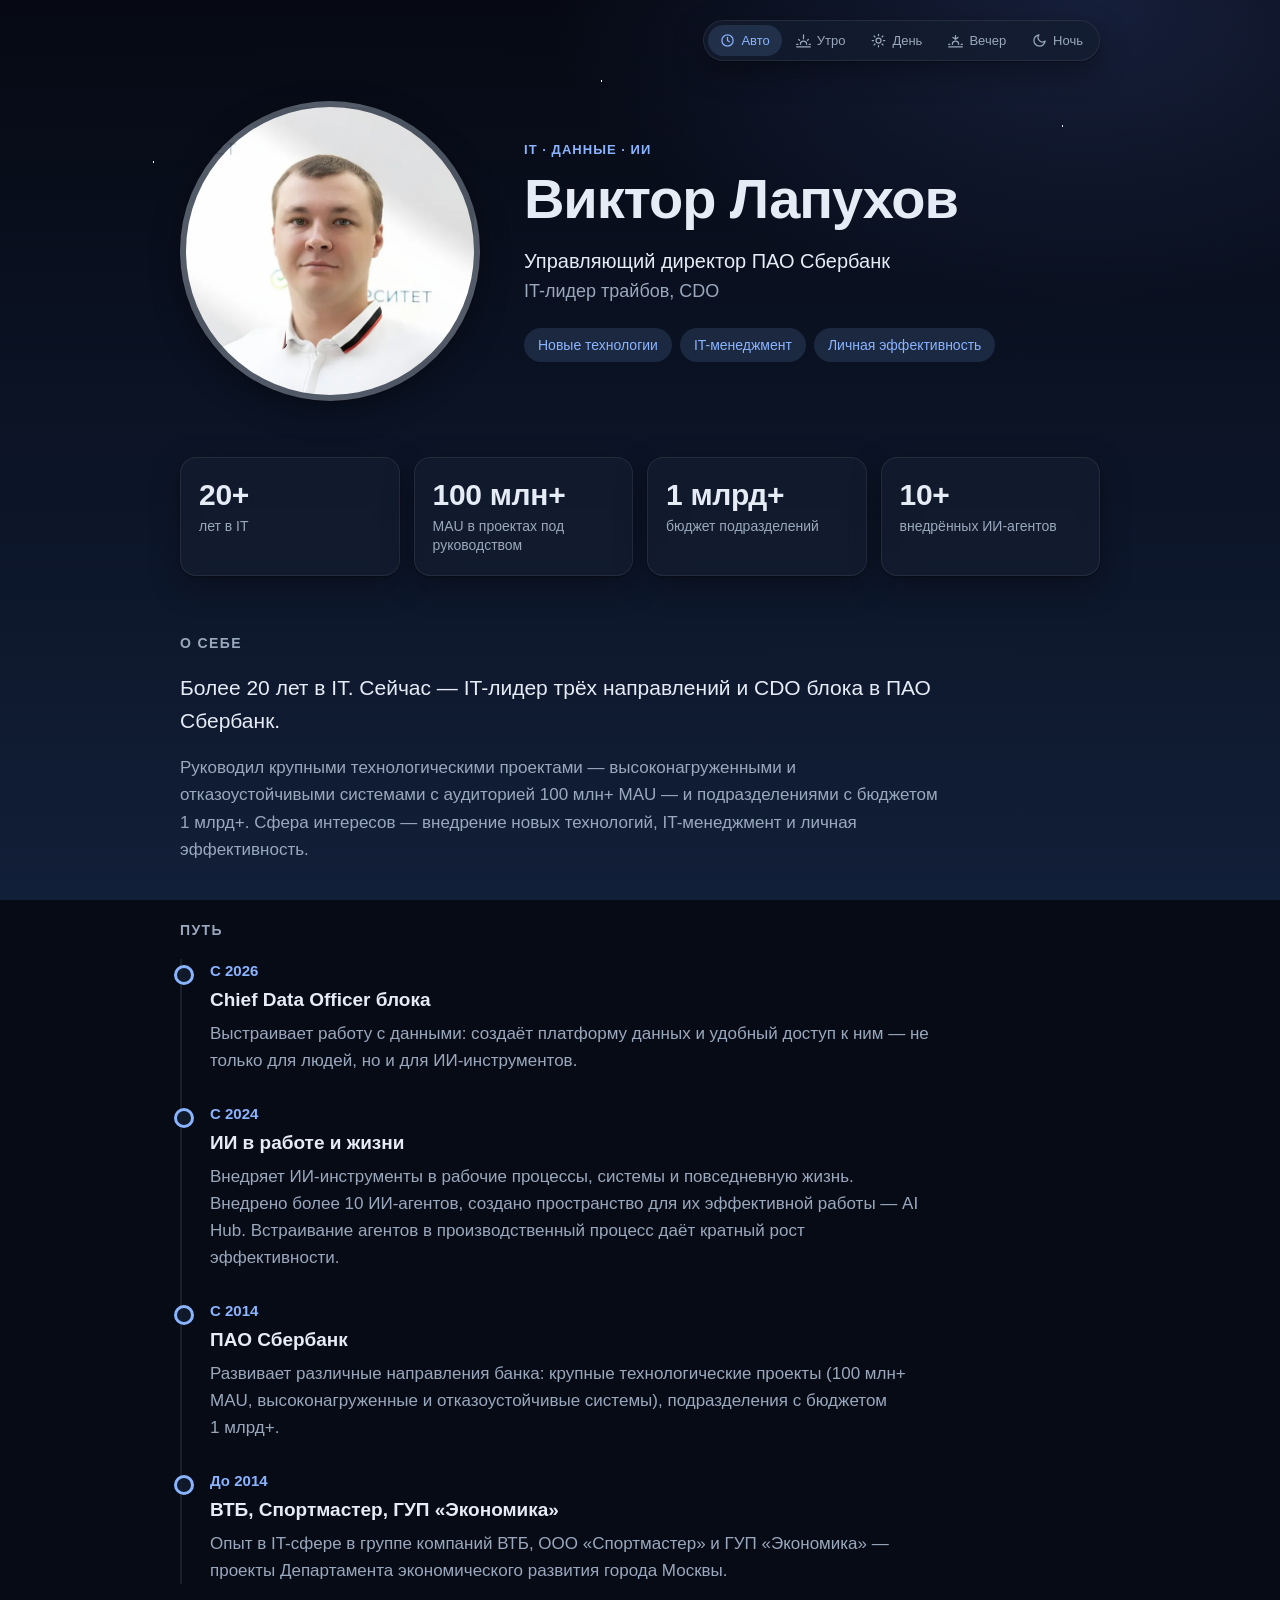
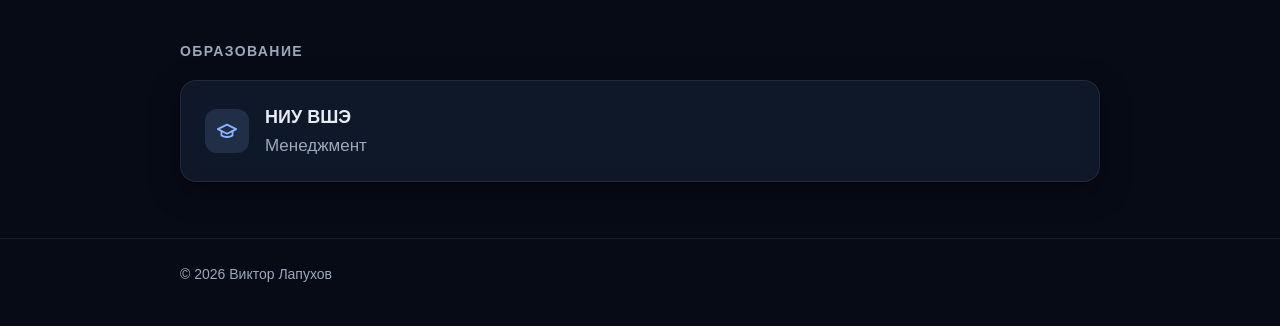
==== card/index.html @ 9dec65fd "Add business card page (card/) for site.victorlapukhov.com.ru" ====
<!doctype html>
<html lang="ru" data-theme="day">
<head>
<meta charset="utf-8">
<meta name="viewport" content="width=device-width, initial-scale=1">
<title>Виктор Лапухов — IT-лидер и CDO</title>
<meta name="description" content="Виктор Лапухов — управляющий директор ПАО Сбербанк, IT-лидер трайбов, CDO. Более 20&nbsp;лет в IT: высоконагруженные системы, ИИ-агенты, платформы данных.">
<meta property="og:title" content="Виктор Лапухов — IT-лидер и CDO">
<meta property="og:description" content="Управляющий директор ПАО Сбербанк, IT-лидер трайбов, CDO. Более 20&nbsp;лет в IT.">
<meta property="og:type" content="profile">
<meta name="theme-color" content="#0f1720">
<link rel="icon" href="data:image/svg+xml,%3Csvg xmlns='http://www.w3.org/2000/svg' viewBox='0 0 64 64'%3E%3Crect width='64' height='64' rx='14' fill='%230f766e'/%3E%3Ctext x='32' y='42' font-family='Arial,sans-serif' font-size='26' font-weight='700' text-anchor='middle' fill='white'%3EВЛ%3C/text%3E%3C/svg%3E">
<script>
(function(){var m='auto';try{m=localStorage.getItem('bg-mode')||'auto'}catch(e){}
if(m==='auto'){var h=new Date().getHours();m=h>=5&&h<11?'morning':h>=11&&h<17?'day':h>=17&&h<22?'evening':'night';}
document.documentElement.setAttribute('data-theme',m);})();
</script>
<style>
  :root{
    --font:-apple-system,BlinkMacSystemFont,"Segoe UI",Roboto,"Helvetica Neue",Arial,sans-serif;
  }
  /* Темы по времени суток */
  html[data-theme="morning"]{
    --bg:#f8efe6; --grad:radial-gradient(1200px 600px at 85% -10%,#ffd9bd 0%,transparent 60%),radial-gradient(900px 500px at -10% 10%,#ffe9d6 0%,transparent 55%),linear-gradient(180deg,#fdf1e6 0%,#f3f1ec 60%,#eaf1f5 100%);
    --surface:rgba(255,255,255,.78); --ink:#1f2430; --muted:#626a77; --line:rgba(31,36,48,.10);
    --accent:#c2410c; --accent-soft:rgba(234,88,12,.12); --shadow:0 1px 2px rgba(80,40,10,.05),0 10px 28px rgba(120,60,20,.08);
  }
  html[data-theme="day"]{
    --bg:#f3f5f2; --grad:radial-gradient(1100px 600px at 90% -10%,#d8efe9 0%,transparent 60%),radial-gradient(800px 500px at -10% 20%,#e9f3f7 0%,transparent 55%),linear-gradient(180deg,#f5f7f4 0%,#f6f5f1 100%);
    --surface:rgba(255,255,255,.85); --ink:#111827; --muted:#5b6472; --line:rgba(17,24,39,.09);
    --accent:#0f766e; --accent-soft:rgba(15,118,110,.11); --shadow:0 1px 2px rgba(17,24,39,.04),0 8px 24px rgba(17,24,39,.06);
  }
  html[data-theme="evening"]{
    --bg:#3a1f45; --grad:radial-gradient(1000px 520px at 80% 105%,rgba(255,146,84,.55) 0%,transparent 60%),radial-gradient(900px 500px at 10% 100%,rgba(214,92,112,.45) 0%,transparent 60%),linear-gradient(180deg,#26163a 0%,#43214d 50%,#7a3550 100%);
    --surface:rgba(30,16,40,.55); --ink:#fbefe8; --muted:#e2c7c2; --line:rgba(255,255,255,.13);
    --accent:#ffb07f; --accent-soft:rgba(255,176,127,.16); --shadow:0 1px 2px rgba(0,0,0,.25),0 10px 30px rgba(20,5,25,.35);
  }
  html[data-theme="night"]{
    --bg:#070b16; --grad:radial-gradient(1.5px 1.5px at 12% 18%,#fff 50%,transparent 51%),radial-gradient(1px 1px at 28% 62%,#cfe0ff 50%,transparent 51%),radial-gradient(1.5px 1.5px at 47% 9%,#fff 50%,transparent 51%),radial-gradient(1px 1px at 66% 34%,#fff 50%,transparent 51%),radial-gradient(1.5px 1.5px at 83% 14%,#dfe8ff 50%,transparent 51%),radial-gradient(1px 1px at 91% 71%,#fff 50%,transparent 51%),radial-gradient(1px 1px at 6% 83%,#fff 50%,transparent 51%),radial-gradient(900px 500px at 85% 0%,rgba(80,110,200,.22) 0%,transparent 60%),linear-gradient(180deg,#060913 0%,#0c1528 55%,#121f38 100%);
    --surface:rgba(20,30,48,.72); --ink:#e6ecf5; --muted:#9aa8bd; --line:rgba(255,255,255,.08);
    --accent:#8ab4ff; --accent-soft:rgba(138,180,255,.14); --shadow:0 1px 2px rgba(0,0,0,.35),0 10px 30px rgba(0,0,0,.35);
  }
  *{box-sizing:border-box}
  html{-webkit-text-size-adjust:100%; background:var(--bg); transition:background-color .6s ease}
  body{
    margin:0; color:var(--ink); min-height:100vh; position:relative;
    font:17px/1.6 var(--font);
  }
  body::before{content:""; position:fixed; inset:0; z-index:-1; background:var(--grad); transition:opacity .6s ease}
  .stat,.edu{-webkit-backdrop-filter:blur(10px); backdrop-filter:blur(10px)}

  /* Переключатель фона */
  .topbar{display:flex; justify-content:flex-end; padding-top:20px}
  .switch{display:inline-flex; gap:2px; padding:4px; border-radius:999px; background:var(--surface); border:1px solid var(--line); box-shadow:var(--shadow); -webkit-backdrop-filter:blur(10px); backdrop-filter:blur(10px)}
  .switch button{
    font:500 13px/1 var(--font); color:var(--muted); background:transparent; border:0; cursor:pointer;
    padding:8px 12px; border-radius:999px; display:inline-flex; align-items:center; gap:6px; white-space:nowrap;
  }
  .switch button svg{width:15px; height:15px}
  .switch button:hover{color:var(--ink)}
  .switch button[aria-pressed="true"]{background:var(--accent-soft); color:var(--accent)}
  .switch button:focus-visible{outline:2px solid var(--accent); outline-offset:2px}
  .wrap{max-width:960px; margin:0 auto; padding:0 20px}
  a{color:var(--accent)}

  /* Hero */
  .hero{padding:40px 0 48px; display:grid; grid-template-columns:auto 1fr; gap:44px; align-items:center}
  .avatar{
    width:300px; height:300px; border-radius:50%; object-fit:cover; display:block;
    border:6px solid var(--surface); box-shadow:var(--shadow); background:var(--surface);
  }
  .eyebrow{margin:0 0 10px; color:var(--accent); font-weight:600; letter-spacing:.08em; text-transform:uppercase; font-size:13px}
  h1{margin:0; font-size:clamp(34px,5.4vw,56px); line-height:1.05; letter-spacing:-.02em}
  .role{margin:16px 0 0; font-size:20px; color:var(--ink)}
  .role span{display:block; color:var(--muted); font-size:18px}
  .tags{display:flex; flex-wrap:wrap; gap:8px; margin:22px 0 0; padding:0; list-style:none}
  .tags li{background:var(--accent-soft); color:var(--accent); border-radius:999px; padding:6px 14px; font-size:14px; font-weight:500}

  /* Stats */
  .stats{display:grid; grid-template-columns:repeat(4,1fr); gap:14px; margin:8px 0 56px}
  .stat{background:var(--surface); border:1px solid var(--line); border-radius:16px; padding:20px 18px; box-shadow:var(--shadow)}
  .stat b{display:block; white-space:nowrap; font-size:30px; line-height:1.1; letter-spacing:-.01em; font-variant-numeric:tabular-nums}
  .stat small{display:block; margin-top:6px; color:var(--muted); font-size:14px; line-height:1.35}

  /* Sections */
  section{margin:0 0 56px}
  h2{font-size:14px; letter-spacing:.1em; text-transform:uppercase; color:var(--muted); margin:0 0 18px; font-weight:600}
  .lead{font-size:21px; line-height:1.55; margin:0; max-width:760px}
  .lead + p{color:var(--muted); max-width:760px}

  .timeline{list-style:none; margin:0; padding:0; border-left:2px solid var(--line)}
  .timeline li{position:relative; padding:0 0 28px 28px}
  .timeline li:last-child{padding-bottom:0}
  .timeline li::before{
    content:""; position:absolute; left:-8px; top:6px; width:14px; height:14px; border-radius:50%;
    background:var(--surface); border:3px solid var(--accent);
  }
  .timeline .when{font-weight:700; color:var(--accent); font-size:15px}
  .timeline h3{margin:2px 0 4px; font-size:19px}
  .timeline p{margin:0; color:var(--muted); max-width:720px}

  .edu{background:var(--surface); border:1px solid var(--line); border-radius:16px; padding:22px 24px; box-shadow:var(--shadow); display:flex; gap:16px; align-items:center}
  .edu .icon{flex:none; width:44px; height:44px; border-radius:12px; background:var(--accent-soft); color:var(--accent); display:grid; place-items:center}
  .edu b{display:block; font-size:18px}
  .edu span{color:var(--muted)}

  footer{border-top:1px solid var(--line); padding:24px 0 40px; color:var(--muted); font-size:14px}

  @media (max-width:760px){
    .hero{grid-template-columns:1fr; gap:24px; padding:44px 0 32px; text-align:left}
    .avatar{width:220px; height:220px}
    .topbar{justify-content:center}
    .switch button{padding:8px 9px}
    .switch button .lbl-auto{display:none}
    .stats{grid-template-columns:repeat(2,1fr)}
    .lead{font-size:19px}
    .stat b{font-size:25px}
  }
</style>
<link rel="stylesheet" href="photo.css">
</head>
<body>
<main class="wrap">

  <div class="topbar">
    <div class="switch" role="group" aria-label="Фон страницы">
      <button type="button" data-mode="auto" title="Фон меняется по времени суток"><svg viewBox="0 0 24 24" fill="none" stroke="currentColor" stroke-width="2" stroke-linecap="round" stroke-linejoin="round"><circle cx="12" cy="12" r="9"/><path d="M12 7v5l3 2"/></svg><span>Авто</span></button>
      <button type="button" data-mode="morning" title="Утро"><svg viewBox="0 0 24 24" fill="none" stroke="currentColor" stroke-width="2" stroke-linecap="round" stroke-linejoin="round"><path d="M17 18a5 5 0 0 0-10 0"/><path d="M12 9V3M4.2 10.2l1.4 1.4M1 18h2M21 18h2M18.4 11.6l1.4-1.4M23 22H1"/></svg><span class="lbl-auto">Утро</span></button>
      <button type="button" data-mode="day" title="День"><svg viewBox="0 0 24 24" fill="none" stroke="currentColor" stroke-width="2" stroke-linecap="round" stroke-linejoin="round"><circle cx="12" cy="12" r="4"/><path d="M12 2v2M12 20v2M4.9 4.9l1.4 1.4M17.7 17.7l1.4 1.4M2 12h2M20 12h2M4.9 19.1l1.4-1.4M17.7 6.3l1.4-1.4"/></svg><span class="lbl-auto">День</span></button>
      <button type="button" data-mode="evening" title="Вечер"><svg viewBox="0 0 24 24" fill="none" stroke="currentColor" stroke-width="2" stroke-linecap="round" stroke-linejoin="round"><path d="M17 18a5 5 0 0 0-10 0"/><path d="M12 10V4M8 7l4 3 4-3M1 18h2M21 18h2M23 22H1"/></svg><span class="lbl-auto">Вечер</span></button>
      <button type="button" data-mode="night" title="Ночь"><svg viewBox="0 0 24 24" fill="none" stroke="currentColor" stroke-width="2" stroke-linecap="round" stroke-linejoin="round"><path d="M21 12.8A9 9 0 1 1 11.2 3a7 7 0 0 0 9.8 9.8z"/></svg><span class="lbl-auto">Ночь</span></button>
    </div>
  </div>

  <header class="hero">
    <div class="avatar" role="img" aria-label="Виктор Лапухов"></div>
    <div>
      <p class="eyebrow">IT · Данные · ИИ</p>
      <h1>Виктор Лапухов</h1>
      <p class="role">Управляющий директор ПАО Сбербанк
        <span>IT-лидер трайбов, CDO</span></p>
      <ul class="tags">
        <li>Новые технологии</li>
        <li>IT-менеджмент</li>
        <li>Личная эффективность</li>
      </ul>
    </div>
  </header>

  <div class="stats" aria-label="Цифры">
    <div class="stat"><b>20+</b><small>лет в IT</small></div>
    <div class="stat"><b>100&nbsp;млн+</b><small>MAU в проектах под руководством</small></div>
    <div class="stat"><b>1&nbsp;млрд+</b><small>бюджет подразделений</small></div>
    <div class="stat"><b>10+</b><small>внедрённых ИИ-агентов</small></div>
  </div>

  <section>
    <h2>О себе</h2>
    <p class="lead">Более 20&nbsp;лет в IT. Сейчас — IT-лидер трёх направлений и CDO блока в ПАО Сбербанк.</p>
    <p>Руководил крупными технологическими проектами — высоконагруженными и отказоустойчивыми системами с аудиторией 100&nbsp;млн+ MAU — и подразделениями с бюджетом 1&nbsp;млрд+. Сфера интересов — внедрение новых технологий, IT-менеджмент и личная эффективность.</p>
  </section>

  <section>
    <h2>Путь</h2>
    <ol class="timeline">
      <li>
        <div class="when">С 2026</div>
        <h3>Chief Data Officer блока</h3>
        <p>Выстраивает работу с данными: создаёт платформу данных и удобный доступ к ним — не только для людей, но и для ИИ-инструментов.</p>
      </li>
      <li>
        <div class="when">С 2024</div>
        <h3>ИИ в работе и жизни</h3>
        <p>Внедряет ИИ-инструменты в рабочие процессы, системы и повседневную жизнь. Внедрено более 10&nbsp;ИИ-агентов, создано пространство для их эффективной работы — AI Hub. Встраивание агентов в производственный процесс даёт кратный рост эффективности.</p>
      </li>
      <li>
        <div class="when">С 2014</div>
        <h3>ПАО Сбербанк</h3>
        <p>Развивает различные направления банка: крупные технологические проекты (100&nbsp;млн+ MAU, высоконагруженные и отказоустойчивые системы), подразделения с бюджетом 1&nbsp;млрд+.</p>
      </li>
      <li>
        <div class="when">До 2014</div>
        <h3>ВТБ, Спортмастер, ГУП «Экономика»</h3>
        <p>Опыт в IT-сфере в группе компаний ВТБ, ООО «Спортмастер» и ГУП «Экономика» — проекты Департамента экономического развития города Москвы.</p>
      </li>
    </ol>
  </section>

  <section>
    <h2>Образование</h2>
    <div class="edu">
      <div class="icon" aria-hidden="true">
        <svg width="22" height="22" viewBox="0 0 24 24" fill="none" stroke="currentColor" stroke-width="2" stroke-linecap="round" stroke-linejoin="round"><path d="M22 10 12 5 2 10l10 5 10-5z"/><path d="M6 12v5c3 2 9 2 12 0v-5"/></svg>
      </div>
      <div><b>НИУ ВШЭ</b><span>Менеджмент</span></div>
    </div>
  </section>

</main>
<footer>
  <div class="wrap">© 2026 Виктор Лапухов</div>
</footer>
<script>
(function(){
  var KEY='bg-mode', root=document.documentElement;
  var COLORS={morning:'#fdf1e6',day:'#f5f7f4',evening:'#26163a',night:'#060913'};
  var NAMES={morning:'утро',day:'день',evening:'вечер',night:'ночь'};
  function byTime(d){var h=(d||new Date()).getHours();
    return h>=5&&h<11?'morning':h>=11&&h<17?'day':h>=17&&h<22?'evening':'night';}
  function load(){try{return localStorage.getItem(KEY)||'auto'}catch(e){return 'auto'}}
  function save(m){try{localStorage.setItem(KEY,m)}catch(e){}}
  var mode=load();
  function apply(){
    var t=mode==='auto'?byTime():mode;
    root.setAttribute('data-theme',t);
    var mc=document.querySelector('meta[name="theme-color"]'); if(mc) mc.setAttribute('content',COLORS[t]);
    var btns=document.querySelectorAll('.switch button');
    for(var i=0;i<btns.length;i++){
      var b=btns[i], m=b.getAttribute('data-mode');
      b.setAttribute('aria-pressed', String(m===mode));
      if(m==='auto') b.title='Фон меняется по времени суток'+(mode==='auto'?' — сейчас '+NAMES[t]:'');
    }
  }
  document.addEventListener('click',function(e){
    var b=e.target.closest&&e.target.closest('.switch button'); if(!b) return;
    mode=b.getAttribute('data-mode'); save(mode); apply();
  });
  apply();
  setInterval(function(){ if(mode==='auto') apply(); },60000);
})();
</script>
</body>
</html>
---- card/photo.css ----
.avatar{background:#fff url("[data-uri]") center/cover no-repeat}
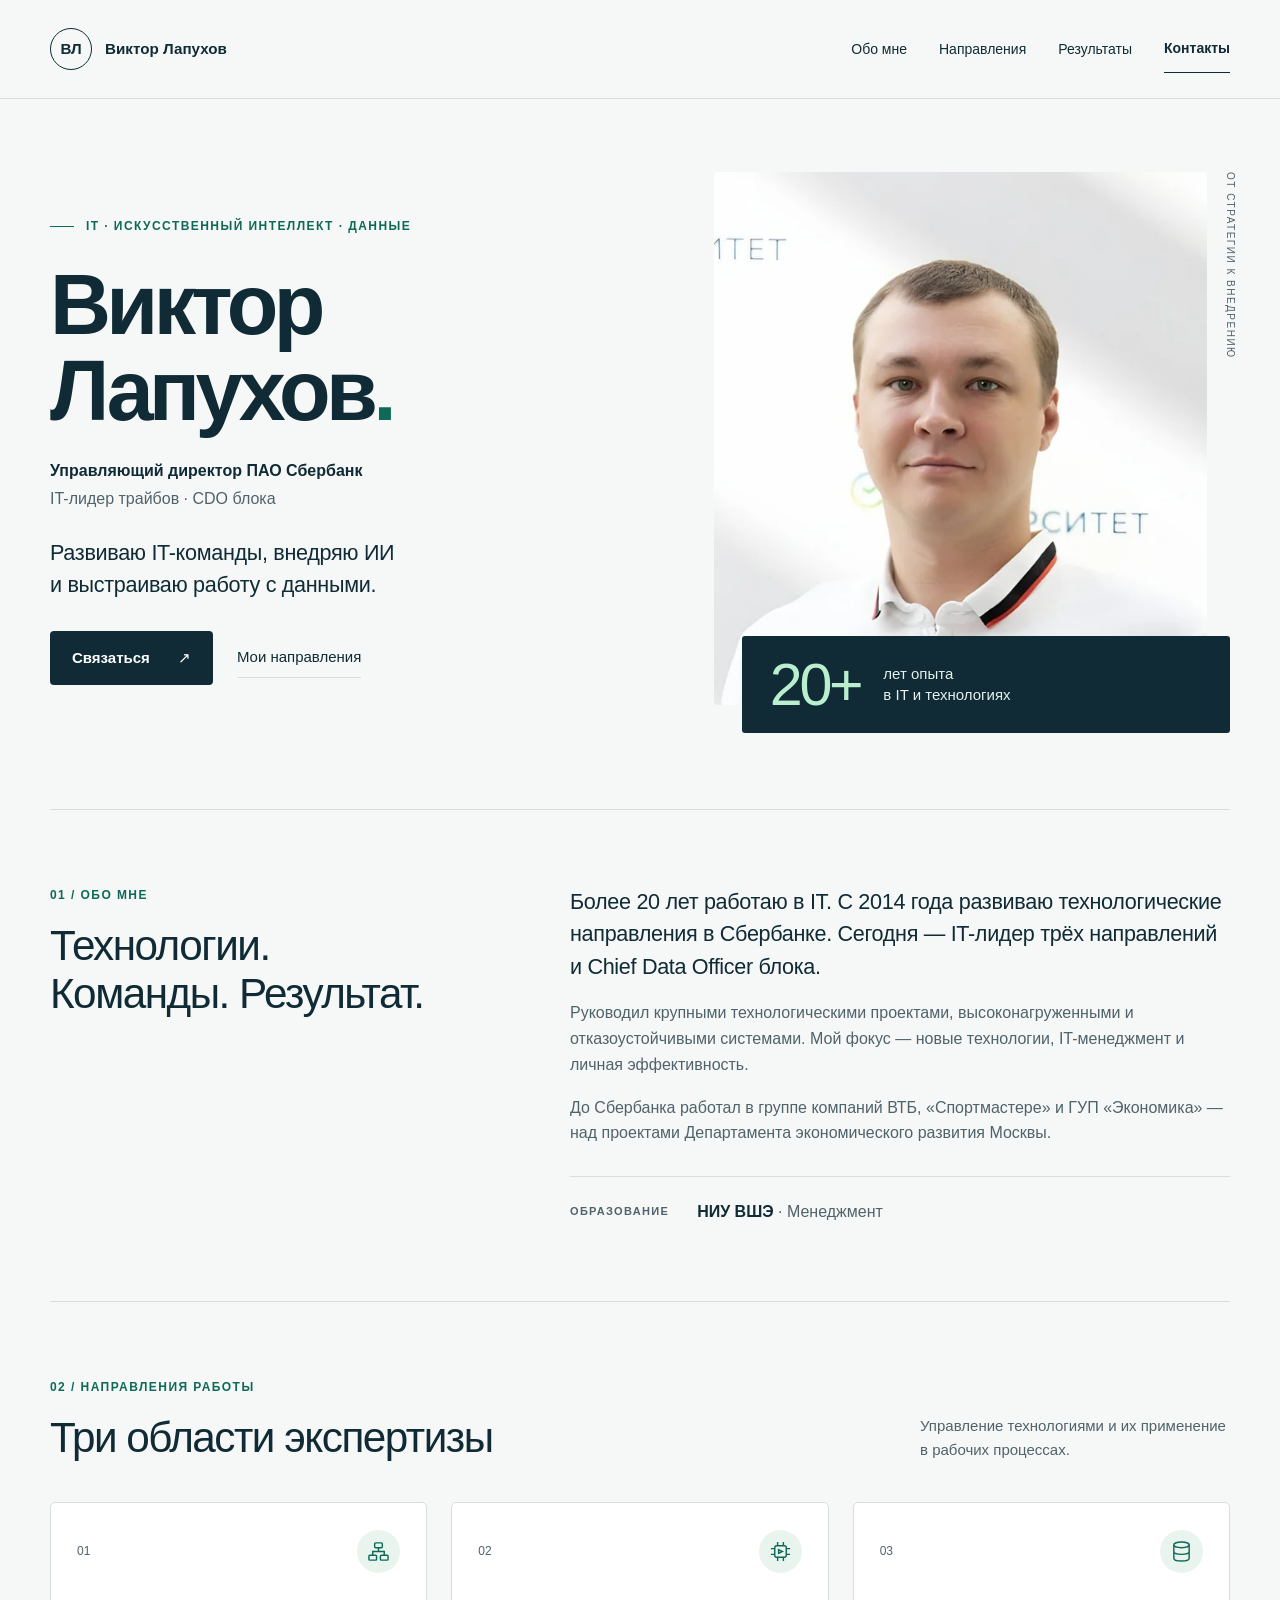
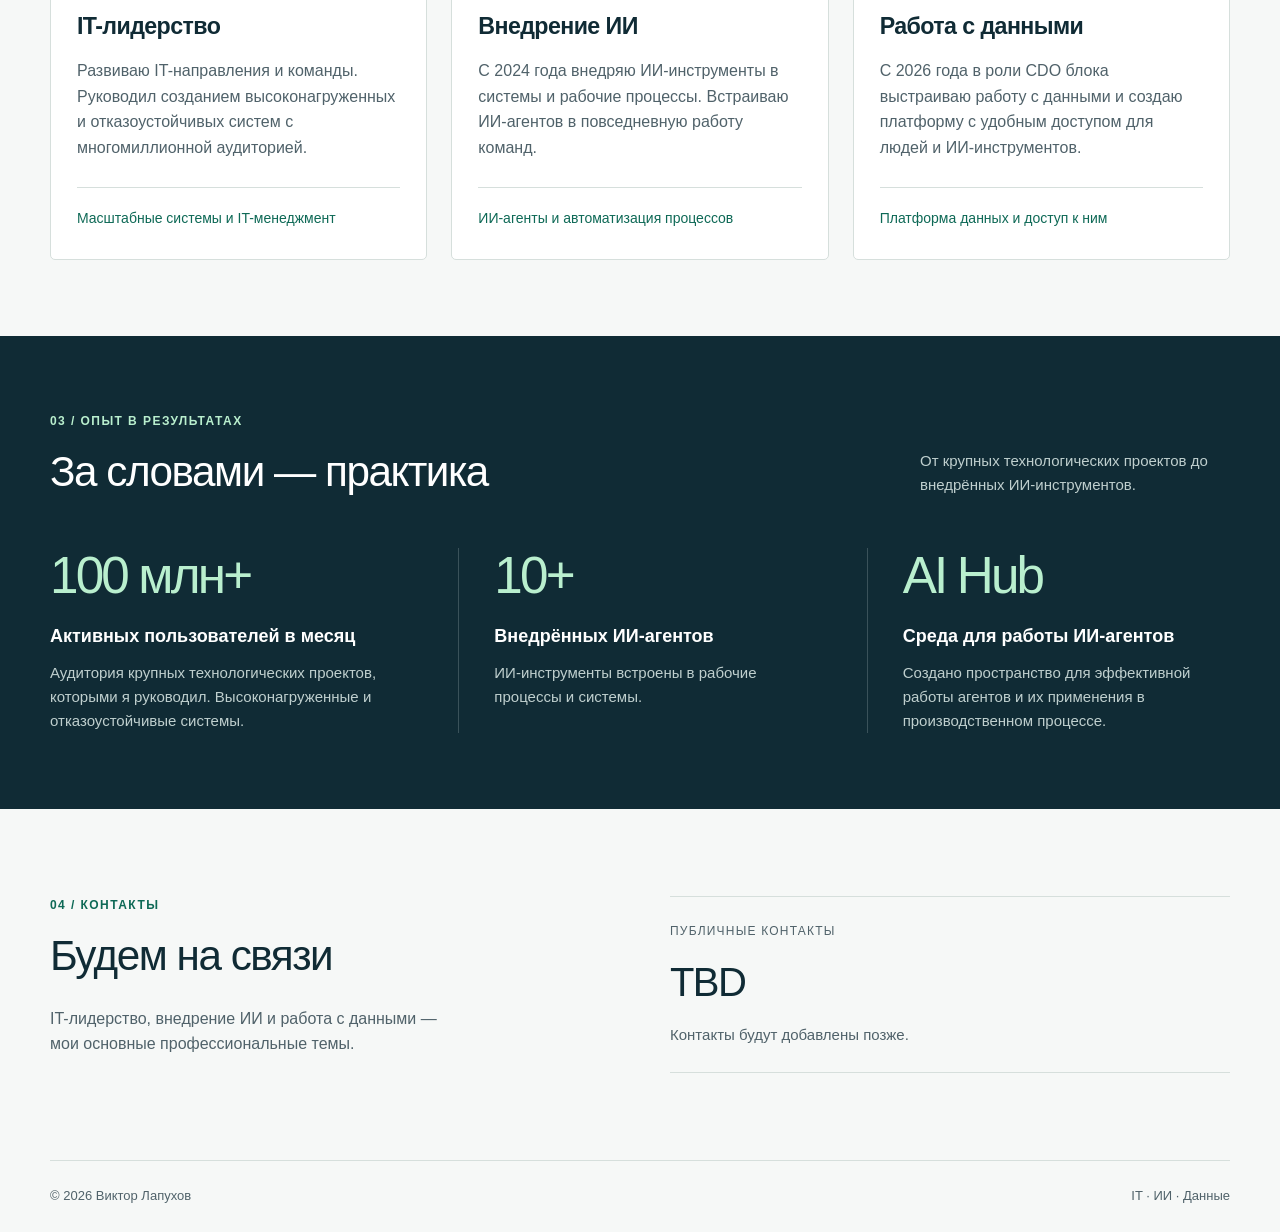
==== commit aa1fe676: "Update Viktor business card" ====
--- a/card/index.html
+++ b/card/index.html
@@ -1,233 +1,49 @@
 <!doctype html>
-<html lang="ru" data-theme="day">
+<html lang="ru">
 <head>
 <meta charset="utf-8">
-<meta name="viewport" content="width=device-width, initial-scale=1">
-<title>Виктор Лапухов — IT-лидер и CDO</title>
-<meta name="description" content="Виктор Лапухов — управляющий директор ПАО Сбербанк, IT-лидер трайбов, CDO. Более 20&nbsp;лет в IT: высоконагруженные системы, ИИ-агенты, платформы данных.">
+<meta name="viewport" content="width=device-width,initial-scale=1">
+<title>Виктор Лапухов — IT-лидер, ИИ и данные</title>
+<meta name="description" content="Виктор Лапухов — управляющий директор ПАО Сбербанк, IT-лидер и CDO. Развитие IT-команд, внедрение ИИ и работа с данными. Более 20 лет в IT.">
+<meta name="theme-color" content="#102b35">
 <meta property="og:title" content="Виктор Лапухов — IT-лидер и CDO">
-<meta property="og:description" content="Управляющий директор ПАО Сбербанк, IT-лидер трайбов, CDO. Более 20&nbsp;лет в IT.">
+<meta property="og:description" content="Управляющий директор ПАО Сбербанк, IT-лидер трайбов, CDO. Более 20 лет в IT.">
 <meta property="og:type" content="profile">
-<meta name="theme-color" content="#0f1720">
-<link rel="icon" href="data:image/svg+xml,%3Csvg xmlns='http://www.w3.org/2000/svg' viewBox='0 0 64 64'%3E%3Crect width='64' height='64' rx='14' fill='%230f766e'/%3E%3Ctext x='32' y='42' font-family='Arial,sans-serif' font-size='26' font-weight='700' text-anchor='middle' fill='white'%3EВЛ%3C/text%3E%3C/svg%3E">
-<script>
-(function(){var m='auto';try{m=localStorage.getItem('bg-mode')||'auto'}catch(e){}
-if(m==='auto'){var h=new Date().getHours();m=h>=5&&h<11?'morning':h>=11&&h<17?'day':h>=17&&h<22?'evening':'night';}
-document.documentElement.setAttribute('data-theme',m);})();
-</script>
-<style>
-  :root{
-    --font:-apple-system,BlinkMacSystemFont,"Segoe UI",Roboto,"Helvetica Neue",Arial,sans-serif;
-  }
-  /* Темы по времени суток */
-  html[data-theme="morning"]{
-    --bg:#f8efe6; --grad:radial-gradient(1200px 600px at 85% -10%,#ffd9bd 0%,transparent 60%),radial-gradient(900px 500px at -10% 10%,#ffe9d6 0%,transparent 55%),linear-gradient(180deg,#fdf1e6 0%,#f3f1ec 60%,#eaf1f5 100%);
-    --surface:rgba(255,255,255,.78); --ink:#1f2430; --muted:#626a77; --line:rgba(31,36,48,.10);
-    --accent:#c2410c; --accent-soft:rgba(234,88,12,.12); --shadow:0 1px 2px rgba(80,40,10,.05),0 10px 28px rgba(120,60,20,.08);
-  }
-  html[data-theme="day"]{
-    --bg:#f3f5f2; --grad:radial-gradient(1100px 600px at 90% -10%,#d8efe9 0%,transparent 60%),radial-gradient(800px 500px at -10% 20%,#e9f3f7 0%,transparent 55%),linear-gradient(180deg,#f5f7f4 0%,#f6f5f1 100%);
-    --surface:rgba(255,255,255,.85); --ink:#111827; --muted:#5b6472; --line:rgba(17,24,39,.09);
-    --accent:#0f766e; --accent-soft:rgba(15,118,110,.11); --shadow:0 1px 2px rgba(17,24,39,.04),0 8px 24px rgba(17,24,39,.06);
-  }
-  html[data-theme="evening"]{
-    --bg:#3a1f45; --grad:radial-gradient(1000px 520px at 80% 105%,rgba(255,146,84,.55) 0%,transparent 60%),radial-gradient(900px 500px at 10% 100%,rgba(214,92,112,.45) 0%,transparent 60%),linear-gradient(180deg,#26163a 0%,#43214d 50%,#7a3550 100%);
-    --surface:rgba(30,16,40,.55); --ink:#fbefe8; --muted:#e2c7c2; --line:rgba(255,255,255,.13);
-    --accent:#ffb07f; --accent-soft:rgba(255,176,127,.16); --shadow:0 1px 2px rgba(0,0,0,.25),0 10px 30px rgba(20,5,25,.35);
-  }
-  html[data-theme="night"]{
-    --bg:#070b16; --grad:radial-gradient(1.5px 1.5px at 12% 18%,#fff 50%,transparent 51%),radial-gradient(1px 1px at 28% 62%,#cfe0ff 50%,transparent 51%),radial-gradient(1.5px 1.5px at 47% 9%,#fff 50%,transparent 51%),radial-gradient(1px 1px at 66% 34%,#fff 50%,transparent 51%),radial-gradient(1.5px 1.5px at 83% 14%,#dfe8ff 50%,transparent 51%),radial-gradient(1px 1px at 91% 71%,#fff 50%,transparent 51%),radial-gradient(1px 1px at 6% 83%,#fff 50%,transparent 51%),radial-gradient(900px 500px at 85% 0%,rgba(80,110,200,.22) 0%,transparent 60%),linear-gradient(180deg,#060913 0%,#0c1528 55%,#121f38 100%);
-    --surface:rgba(20,30,48,.72); --ink:#e6ecf5; --muted:#9aa8bd; --line:rgba(255,255,255,.08);
-    --accent:#8ab4ff; --accent-soft:rgba(138,180,255,.14); --shadow:0 1px 2px rgba(0,0,0,.35),0 10px 30px rgba(0,0,0,.35);
-  }
-  *{box-sizing:border-box}
-  html{-webkit-text-size-adjust:100%; background:var(--bg); transition:background-color .6s ease}
-  body{
-    margin:0; color:var(--ink); min-height:100vh; position:relative;
-    font:17px/1.6 var(--font);
-  }
-  body::before{content:""; position:fixed; inset:0; z-index:-1; background:var(--grad); transition:opacity .6s ease}
-  .stat,.edu{-webkit-backdrop-filter:blur(10px); backdrop-filter:blur(10px)}
-
-  /* Переключатель фона */
-  .topbar{display:flex; justify-content:flex-end; padding-top:20px}
-  .switch{display:inline-flex; gap:2px; padding:4px; border-radius:999px; background:var(--surface); border:1px solid var(--line); box-shadow:var(--shadow); -webkit-backdrop-filter:blur(10px); backdrop-filter:blur(10px)}
-  .switch button{
-    font:500 13px/1 var(--font); color:var(--muted); background:transparent; border:0; cursor:pointer;
-    padding:8px 12px; border-radius:999px; display:inline-flex; align-items:center; gap:6px; white-space:nowrap;
-  }
-  .switch button svg{width:15px; height:15px}
-  .switch button:hover{color:var(--ink)}
-  .switch button[aria-pressed="true"]{background:var(--accent-soft); color:var(--accent)}
-  .switch button:focus-visible{outline:2px solid var(--accent); outline-offset:2px}
-  .wrap{max-width:960px; margin:0 auto; padding:0 20px}
-  a{color:var(--accent)}
-
-  /* Hero */
-  .hero{padding:40px 0 48px; display:grid; grid-template-columns:auto 1fr; gap:44px; align-items:center}
-  .avatar{
-    width:300px; height:300px; border-radius:50%; object-fit:cover; display:block;
-    border:6px solid var(--surface); box-shadow:var(--shadow); background:var(--surface);
-  }
-  .eyebrow{margin:0 0 10px; color:var(--accent); font-weight:600; letter-spacing:.08em; text-transform:uppercase; font-size:13px}
-  h1{margin:0; font-size:clamp(34px,5.4vw,56px); line-height:1.05; letter-spacing:-.02em}
-  .role{margin:16px 0 0; font-size:20px; color:var(--ink)}
-  .role span{display:block; color:var(--muted); font-size:18px}
-  .tags{display:flex; flex-wrap:wrap; gap:8px; margin:22px 0 0; padding:0; list-style:none}
-  .tags li{background:var(--accent-soft); color:var(--accent); border-radius:999px; padding:6px 14px; font-size:14px; font-weight:500}
-
-  /* Stats */
-  .stats{display:grid; grid-template-columns:repeat(4,1fr); gap:14px; margin:8px 0 56px}
-  .stat{background:var(--surface); border:1px solid var(--line); border-radius:16px; padding:20px 18px; box-shadow:var(--shadow)}
-  .stat b{display:block; white-space:nowrap; font-size:30px; line-height:1.1; letter-spacing:-.01em; font-variant-numeric:tabular-nums}
-  .stat small{display:block; margin-top:6px; color:var(--muted); font-size:14px; line-height:1.35}
-
-  /* Sections */
-  section{margin:0 0 56px}
-  h2{font-size:14px; letter-spacing:.1em; text-transform:uppercase; color:var(--muted); margin:0 0 18px; font-weight:600}
-  .lead{font-size:21px; line-height:1.55; margin:0; max-width:760px}
-  .lead + p{color:var(--muted); max-width:760px}
-
-  .timeline{list-style:none; margin:0; padding:0; border-left:2px solid var(--line)}
-  .timeline li{position:relative; padding:0 0 28px 28px}
-  .timeline li:last-child{padding-bottom:0}
-  .timeline li::before{
-    content:""; position:absolute; left:-8px; top:6px; width:14px; height:14px; border-radius:50%;
-    background:var(--surface); border:3px solid var(--accent);
-  }
-  .timeline .when{font-weight:700; color:var(--accent); font-size:15px}
-  .timeline h3{margin:2px 0 4px; font-size:19px}
-  .timeline p{margin:0; color:var(--muted); max-width:720px}
-
-  .edu{background:var(--surface); border:1px solid var(--line); border-radius:16px; padding:22px 24px; box-shadow:var(--shadow); display:flex; gap:16px; align-items:center}
-  .edu .icon{flex:none; width:44px; height:44px; border-radius:12px; background:var(--accent-soft); color:var(--accent); display:grid; place-items:center}
-  .edu b{display:block; font-size:18px}
-  .edu span{color:var(--muted)}
-
-  footer{border-top:1px solid var(--line); padding:24px 0 40px; color:var(--muted); font-size:14px}
-
-  @media (max-width:760px){
-    .hero{grid-template-columns:1fr; gap:24px; padding:44px 0 32px; text-align:left}
-    .avatar{width:220px; height:220px}
-    .topbar{justify-content:center}
-    .switch button{padding:8px 9px}
-    .switch button .lbl-auto{display:none}
-    .stats{grid-template-columns:repeat(2,1fr)}
-    .lead{font-size:19px}
-    .stat b{font-size:25px}
-  }
-</style>
-<link rel="stylesheet" href="photo.css">
+<meta property="og:image" content="photo.jpg">
+<link rel="icon" type="image/svg+xml" href="data:image/svg+xml,%3Csvg xmlns='http://www.w3.org/2000/svg' viewBox='0 0 64 64'%3E%3Crect width='64' height='64' rx='12' fill='%23102b35'/%3E%3Ctext x='32' y='42' font-family='Arial,sans-serif' font-size='27' font-weight='700' text-anchor='middle' fill='%23b9efce'%3EВЛ%3C/text%3E%3C/svg%3E">
+<link rel="stylesheet" href="style.css">
 </head>
 <body>
-<main class="wrap">
-
-  <div class="topbar">
-    <div class="switch" role="group" aria-label="Фон страницы">
-      <button type="button" data-mode="auto" title="Фон меняется по времени суток"><svg viewBox="0 0 24 24" fill="none" stroke="currentColor" stroke-width="2" stroke-linecap="round" stroke-linejoin="round"><circle cx="12" cy="12" r="9"/><path d="M12 7v5l3 2"/></svg><span>Авто</span></button>
-      <button type="button" data-mode="morning" title="Утро"><svg viewBox="0 0 24 24" fill="none" stroke="currentColor" stroke-width="2" stroke-linecap="round" stroke-linejoin="round"><path d="M17 18a5 5 0 0 0-10 0"/><path d="M12 9V3M4.2 10.2l1.4 1.4M1 18h2M21 18h2M18.4 11.6l1.4-1.4M23 22H1"/></svg><span class="lbl-auto">Утро</span></button>
-      <button type="button" data-mode="day" title="День"><svg viewBox="0 0 24 24" fill="none" stroke="currentColor" stroke-width="2" stroke-linecap="round" stroke-linejoin="round"><circle cx="12" cy="12" r="4"/><path d="M12 2v2M12 20v2M4.9 4.9l1.4 1.4M17.7 17.7l1.4 1.4M2 12h2M20 12h2M4.9 19.1l1.4-1.4M17.7 6.3l1.4-1.4"/></svg><span class="lbl-auto">День</span></button>
-      <button type="button" data-mode="evening" title="Вечер"><svg viewBox="0 0 24 24" fill="none" stroke="currentColor" stroke-width="2" stroke-linecap="round" stroke-linejoin="round"><path d="M17 18a5 5 0 0 0-10 0"/><path d="M12 10V4M8 7l4 3 4-3M1 18h2M21 18h2M23 22H1"/></svg><span class="lbl-auto">Вечер</span></button>
-      <button type="button" data-mode="night" title="Ночь"><svg viewBox="0 0 24 24" fill="none" stroke="currentColor" stroke-width="2" stroke-linecap="round" stroke-linejoin="round"><path d="M21 12.8A9 9 0 1 1 11.2 3a7 7 0 0 0 9.8 9.8z"/></svg><span class="lbl-auto">Ночь</span></button>
-    </div>
-  </div>
-
-  <header class="hero">
-    <div class="avatar" role="img" aria-label="Виктор Лапухов"></div>
-    <div>
-      <p class="eyebrow">IT · Данные · ИИ</p>
-      <h1>Виктор Лапухов</h1>
-      <p class="role">Управляющий директор ПАО Сбербанк
-        <span>IT-лидер трайбов, CDO</span></p>
-      <ul class="tags">
-        <li>Новые технологии</li>
-        <li>IT-менеджмент</li>
-        <li>Личная эффективность</li>
-      </ul>
-    </div>
-  </header>
-
-  <div class="stats" aria-label="Цифры">
-    <div class="stat"><b>20+</b><small>лет в IT</small></div>
-    <div class="stat"><b>100&nbsp;млн+</b><small>MAU в проектах под руководством</small></div>
-    <div class="stat"><b>1&nbsp;млрд+</b><small>бюджет подразделений</small></div>
-    <div class="stat"><b>10+</b><small>внедрённых ИИ-агентов</small></div>
-  </div>
-
-  <section>
-    <h2>О себе</h2>
-    <p class="lead">Более 20&nbsp;лет в IT. Сейчас — IT-лидер трёх направлений и CDO блока в ПАО Сбербанк.</p>
-    <p>Руководил крупными технологическими проектами — высоконагруженными и отказоустойчивыми системами с аудиторией 100&nbsp;млн+ MAU — и подразделениями с бюджетом 1&nbsp;млрд+. Сфера интересов — внедрение новых технологий, IT-менеджмент и личная эффективность.</p>
-  </section>
-
-  <section>
-    <h2>Путь</h2>
-    <ol class="timeline">
-      <li>
-        <div class="when">С 2026</div>
-        <h3>Chief Data Officer блока</h3>
-        <p>Выстраивает работу с данными: создаёт платформу данных и удобный доступ к ним — не только для людей, но и для ИИ-инструментов.</p>
-      </li>
-      <li>
-        <div class="when">С 2024</div>
-        <h3>ИИ в работе и жизни</h3>
-        <p>Внедряет ИИ-инструменты в рабочие процессы, системы и повседневную жизнь. Внедрено более 10&nbsp;ИИ-агентов, создано пространство для их эффективной работы — AI Hub. Встраивание агентов в производственный процесс даёт кратный рост эффективности.</p>
-      </li>
-      <li>
-        <div class="when">С 2014</div>
-        <h3>ПАО Сбербанк</h3>
-        <p>Развивает различные направления банка: крупные технологические проекты (100&nbsp;млн+ MAU, высоконагруженные и отказоустойчивые системы), подразделения с бюджетом 1&nbsp;млрд+.</p>
-      </li>
-      <li>
-        <div class="when">До 2014</div>
-        <h3>ВТБ, Спортмастер, ГУП «Экономика»</h3>
-        <p>Опыт в IT-сфере в группе компаний ВТБ, ООО «Спортмастер» и ГУП «Экономика» — проекты Департамента экономического развития города Москвы.</p>
-      </li>
-    </ol>
-  </section>
-
-  <section>
-    <h2>Образование</h2>
-    <div class="edu">
-      <div class="icon" aria-hidden="true">
-        <svg width="22" height="22" viewBox="0 0 24 24" fill="none" stroke="currentColor" stroke-width="2" stroke-linecap="round" stroke-linejoin="round"><path d="M22 10 12 5 2 10l10 5 10-5z"/><path d="M6 12v5c3 2 9 2 12 0v-5"/></svg>
-      </div>
-      <div><b>НИУ ВШЭ</b><span>Менеджмент</span></div>
-    </div>
-  </section>
-
+<a class="skip" href="#main">Перейти к содержанию</a>
+<header class="header"><div class="wrap header-inner">
+<a href="#main" class="brand" aria-label="Виктор Лапухов — начало страницы"><span class="monogram">ВЛ</span><span>Виктор Лапухов</span></a>
+<nav aria-label="Навигация"><a href="#about">Обо мне</a><a href="#work">Направления</a><a href="#results">Результаты</a><a class="nav-contact" href="#contacts">Контакты</a></nav>
+</div></header>
+<main id="main">
+<section class="hero wrap" aria-labelledby="hero-title">
+<div class="hero-copy"><p class="eyebrow"><span class="eyebrow-line"></span> IT · ИСКУССТВЕННЫЙ ИНТЕЛЛЕКТ · ДАННЫЕ</p>
+<h1 id="hero-title">Виктор<br>Лапухов<span class="accent">.</span></h1>
+<p class="role">Управляющий директор ПАО Сбербанк<br><span>IT-лидер трайбов · CDO блока</span></p>
+<p class="hero-lead">Развиваю IT-команды, внедряю ИИ<br class="desktop-break"> и выстраиваю работу с данными.</p>
+<div class="hero-actions"><a class="button button-dark" href="#contacts">Связаться <span aria-hidden="true">↗</span></a><a class="text-link" href="#work">Мои направления</a></div>
+</div>
+<figure class="portrait"><picture><source srcset="photo.webp" type="image/webp"><img src="photo.jpg" width="640" height="640" alt="Виктор Лапухов" fetchpriority="high"></picture><figcaption><span class="portrait-number">20+</span><span>лет опыта<br>в IT и технологиях</span></figcaption><span class="portrait-label" aria-hidden="true">ОТ СТРАТЕГИИ К ВНЕДРЕНИЮ</span></figure>
+</section>
+<section class="about wrap section" id="about" aria-labelledby="about-title"><div class="section-heading"><p class="eyebrow">01 / ОБО МНЕ</p><h2 id="about-title">Технологии.<br>Команды. Результат.</h2></div><div class="about-body"><p class="large-copy">Более 20 лет работаю в IT. С 2014 года развиваю технологические направления в Сбербанке. Сегодня — IT-лидер трёх направлений и Chief Data Officer блока.</p><p>Руководил крупными технологическими проектами, высоконагруженными и отказоустойчивыми системами. Мой фокус — новые технологии, IT-менеджмент и личная эффективность.</p><p>До Сбербанка работал в группе компаний ВТБ, «Спортмастере» и ГУП «Экономика» — над проектами Департамента экономического развития Москвы.</p><div class="education"><span>ОБРАЗОВАНИЕ</span><p>НИУ ВШЭ <span>· Менеджмент</span></p></div></div></section>
+<section class="wrap section" id="work" aria-labelledby="work-title">
+<div class="section-top"><div><p class="eyebrow">02 / НАПРАВЛЕНИЯ РАБОТЫ</p><h2 id="work-title">Три области экспертизы</h2></div><p>Управление технологиями и их применение в рабочих процессах.</p></div>
+<div class="direction-grid">
+<article class="direction"><div class="direction-top"><span class="direction-number">01</span><span class="direction-icon" aria-hidden="true"><svg viewBox="0 0 24 24" fill="none" stroke="currentColor" stroke-width="1.5"><rect x="8" y="3" width="8" height="5" rx="1"/><rect x="2" y="16" width="8" height="5" rx="1"/><rect x="14" y="16" width="8" height="5" rx="1"/><path d="M12 8v4M6 16v-4h12v4"/></svg></span></div><h3>IT-лидерство</h3><p>Развиваю IT-направления и команды. Руководил созданием высоконагруженных и отказоустойчивых систем с многомиллионной аудиторией.</p><div class="direction-note">Масштабные системы и IT-менеджмент</div></article>
+<article class="direction"><div class="direction-top"><span class="direction-number">02</span><span class="direction-icon" aria-hidden="true"><svg viewBox="0 0 24 24" fill="none" stroke="currentColor" stroke-width="1.5"><rect x="6" y="6" width="12" height="12" rx="2"/><path d="M9 2v4M15 2v4M9 18v4M15 18v4M2 9h4M2 15h4M18 9h4M18 15h4"/><path d="m10 10 4 2-4 2z"/></svg></span></div><h3>Внедрение ИИ</h3><p>С 2024 года внедряю ИИ-инструменты в системы и рабочие процессы. Встраиваю ИИ-агентов в повседневную работу команд.</p><div class="direction-note">ИИ-агенты и автоматизация процессов</div></article>
+<article class="direction"><div class="direction-top"><span class="direction-number">03</span><span class="direction-icon" aria-hidden="true"><svg viewBox="0 0 24 24" fill="none" stroke="currentColor" stroke-width="1.5"><ellipse cx="12" cy="5" rx="8" ry="3"/><path d="M4 5v7c0 4 16 4 16 0V5M4 12v7c0 4 16 4 16 0v-7"/></svg></span></div><h3>Работа с данными</h3><p>С 2026 года в роли CDO блока выстраиваю работу с данными и создаю платформу с удобным доступом для людей и ИИ-инструментов.</p><div class="direction-note">Платформа данных и доступ к ним</div></article>
+</div></section>
+<section class="results" id="results" aria-labelledby="results-title"><div class="wrap section"><div class="section-top"><div><p class="eyebrow">03 / ОПЫТ В РЕЗУЛЬТАТАХ</p><h2 id="results-title">За словами — практика</h2></div><p>От крупных технологических проектов до внедрённых ИИ-инструментов.</p></div><div class="result-grid">
+<article class="result"><div class="result-value">100 млн+</div><h3>Активных пользователей в месяц</h3><p>Аудитория крупных технологических проектов, которыми я руководил. Высоконагруженные и отказоустойчивые системы.</p></article>
+<article class="result"><div class="result-value">10+</div><h3>Внедрённых ИИ-агентов</h3><p>ИИ-инструменты встроены в рабочие процессы и системы.</p></article>
+<article class="result"><div class="result-value">AI Hub</div><h3>Среда для работы ИИ-агентов</h3><p>Создано пространство для эффективной работы агентов и их применения в производственном процессе.</p></article>
+</div></div></section>
+<section class="contacts wrap section" id="contacts" aria-labelledby="contacts-title"><div><p class="eyebrow">04 / КОНТАКТЫ</p><h2 id="contacts-title">Будем на связи</h2><p class="contact-intro">IT-лидерство, внедрение ИИ и работа с данными — мои основные профессиональные темы.</p></div><div class="contact-links"><div class="contact-pending"><span class="pending-label">ПУБЛИЧНЫЕ КОНТАКТЫ</span><strong>TBD</strong><p>Контакты будут добавлены позже.</p></div></div></section>
 </main>
-<footer>
-  <div class="wrap">© 2026 Виктор Лапухов</div>
-</footer>
-<script>
-(function(){
-  var KEY='bg-mode', root=document.documentElement;
-  var COLORS={morning:'#fdf1e6',day:'#f5f7f4',evening:'#26163a',night:'#060913'};
-  var NAMES={morning:'утро',day:'день',evening:'вечер',night:'ночь'};
-  function byTime(d){var h=(d||new Date()).getHours();
-    return h>=5&&h<11?'morning':h>=11&&h<17?'day':h>=17&&h<22?'evening':'night';}
-  function load(){try{return localStorage.getItem(KEY)||'auto'}catch(e){return 'auto'}}
-  function save(m){try{localStorage.setItem(KEY,m)}catch(e){}}
-  var mode=load();
-  function apply(){
-    var t=mode==='auto'?byTime():mode;
-    root.setAttribute('data-theme',t);
-    var mc=document.querySelector('meta[name="theme-color"]'); if(mc) mc.setAttribute('content',COLORS[t]);
-    var btns=document.querySelectorAll('.switch button');
-    for(var i=0;i<btns.length;i++){
-      var b=btns[i], m=b.getAttribute('data-mode');
-      b.setAttribute('aria-pressed', String(m===mode));
-      if(m==='auto') b.title='Фон меняется по времени суток'+(mode==='auto'?' — сейчас '+NAMES[t]:'');
-    }
-  }
-  document.addEventListener('click',function(e){
-    var b=e.target.closest&&e.target.closest('.switch button'); if(!b) return;
-    mode=b.getAttribute('data-mode'); save(mode); apply();
-  });
-  apply();
-  setInterval(function(){ if(mode==='auto') apply(); },60000);
-})();
-</script>
+<footer class="wrap footer"><span>© 2026 Виктор Лапухов</span><span>IT · ИИ · Данные</span></footer>
 </body>
 </html>
--- a/card/style.css
+++ b/card/style.css
@@ -0,0 +1,3 @@
+:root{--paper:#f6f8f7;--white:#fff;--ink:#102b35;--secondary:#50626a;--accent:#0e6956;--mint:#b9efce;--line:#d6dfdc;--font:-apple-system,BlinkMacSystemFont,"Segoe UI",Arial,sans-serif}*{box-sizing:border-box}html{scroll-behavior:smooth;scroll-padding-top:2rem}body{margin:0;background:var(--paper);color:var(--ink);font:1rem/1.6 var(--font);-webkit-font-smoothing:antialiased}a{color:inherit;text-decoration:none}a,button{-webkit-tap-highlight-color:transparent}a:focus-visible,button:focus-visible{outline:3px solid #168565;outline-offset:5px}p,h1,h2,h3,figure{margin:0}p+p{margin-top:1.1rem}img{display:block;width:100%;height:auto}button{font:inherit}.wrap{width:min(1180px,calc(100% - 96px));margin-inline:auto}.skip{position:absolute;top:-100px;left:20px;z-index:20;padding:12px;background:var(--ink);color:white}.skip:focus{top:16px}.header{border-bottom:1px solid var(--line)}.header-inner{min-height:98px;display:flex;align-items:center;justify-content:space-between;gap:32px}.brand{display:flex;align-items:center;gap:13px;font-size:.95rem;font-weight:650;white-space:nowrap}.monogram{display:grid;place-items:center;width:42px;height:42px;border:1px solid var(--ink);border-radius:50%;font-size:.95rem;font-weight:700}.header nav{display:flex;gap:32px;align-items:center;font-size:.875rem}.header nav a{padding-block:12px}.header nav a:hover,.text-link:hover{color:var(--accent)}.nav-contact{border-bottom:1px solid var(--ink);font-weight:600}.hero{display:grid;grid-template-columns:1.15fr 1fr;align-items:center;gap:70px;padding-top:70px;padding-bottom:76px}.eyebrow{display:flex;align-items:center;gap:12px;font-size:.75rem;line-height:1.5;letter-spacing:.12em;font-weight:650;color:var(--accent)}.eyebrow-line{display:inline-block;width:24px;height:1px;flex:none;background:var(--accent)}h1{font-size:clamp(3.8rem,6.6vw,6rem);line-height:1.02;letter-spacing:-.055em;font-weight:550;margin:27px 0 23px}.accent{color:var(--accent)}.role{font-size:1rem;line-height:1.7;font-weight:600}.role span{font-weight:400;color:var(--secondary)}.hero-lead{font-size:1.35rem;line-height:1.5;margin-top:25px;letter-spacing:-.015em;max-width:510px}.hero-actions{display:flex;align-items:center;gap:24px;margin-top:29px;flex-wrap:wrap}.button{display:inline-flex;align-items:center;justify-content:space-between;gap:28px;padding:15px 22px;font-size:.9375rem;font-weight:550;border-radius:4px;min-height:54px;transition:background .2s,transform .2s}.button-dark{background:var(--ink);color:var(--white)}.button-dark:hover{background:#1b4857;transform:translateY(-2px)}.text-link{font-size:.9375rem;border-bottom:1px solid var(--line);padding:8px 0}.portrait{position:relative;margin-top:3px;margin-right:23px;padding-bottom:28px}.portrait img{aspect-ratio:1/1.08;object-fit:cover;object-position:center;border-radius:4px}.portrait figcaption{position:absolute;bottom:0;left:28px;right:-23px;background:var(--ink);color:white;padding:19px 28px;display:flex;align-items:center;gap:23px;border-radius:3px}.portrait figcaption>span:last-child{font-size:.9375rem;line-height:1.4;color:#e6f0ed}.portrait-number{font-size:3.7rem;line-height:1;letter-spacing:-.055em;color:var(--mint)}.portrait-label{position:absolute;right:-31px;top:0;writing-mode:vertical-rl;font-size:.625rem;letter-spacing:.15em;color:var(--secondary)}.section{padding-block:76px;border-top:1px solid var(--line)}.about{display:grid;grid-template-columns:.8fr 1.2fr;gap:80px}.section-heading h2,h2{font-size:clamp(2rem,3.3vw,3rem);font-weight:500;letter-spacing:-.035em;line-height:1.15;margin-top:18px}.about-body{color:var(--secondary);max-width:670px}.large-copy{font-size:1.35rem;line-height:1.5;color:var(--ink);letter-spacing:-.015em}.education{display:flex;align-items:center;flex-wrap:wrap;gap:12px 28px;border-top:1px solid var(--line);margin-top:30px;padding-top:22px}.education>span{font-size:.6875rem;letter-spacing:.12em;font-weight:600}.education p{color:var(--ink);font-weight:550}.education p span{font-weight:400;color:var(--secondary)}.section-top{display:flex;align-items:end;justify-content:space-between;gap:40px;margin-bottom:40px}.section-top>p{max-width:310px;color:var(--secondary);font-size:.9375rem}.direction-grid{display:grid;grid-template-columns:repeat(3,1fr);gap:24px}.direction{padding:27px 26px 30px;border:1px solid var(--line);border-radius:5px;background:var(--white);display:flex;flex-direction:column;align-items:start}.direction-top{display:flex;align-items:center;justify-content:space-between;width:100%;padding-bottom:39px}.direction-number{color:var(--secondary);font-size:.75rem;font-variant-numeric:tabular-nums}.direction-icon{width:43px;height:43px;display:grid;place-items:center;color:var(--accent);background:#e8f4ed;border-radius:50%}.direction-icon svg{width:23px;height:23px}.direction h3{font-size:1.45rem;line-height:1.25;font-weight:550;letter-spacing:-.025em}.direction p{color:var(--secondary);margin-top:17px;font-size:1rem;line-height:1.6}.direction-note{border-top:1px solid var(--line);padding-top:19px;margin-top:auto;width:100%;font-size:.875rem;color:var(--accent)}.direction p+.direction-note{margin-top:26px}.results{background:var(--ink);color:white}.results .section{border:0}.results .eyebrow{color:var(--mint)}.results .section-top>p{color:#bfcfce}.result-grid{display:grid;grid-template-columns:1fr 1fr 1fr;gap:45px;margin-top:51px}.result+.result{border-left:1px solid #3a525a;padding-left:35px}.result-value{font-size:clamp(2.6rem,4vw,3.8rem);line-height:1.1;font-weight:450;letter-spacing:-.055em;color:var(--mint)}.result h3{font-size:1.125rem;line-height:1.4;font-weight:550;margin:20px 0 12px}.result p{color:#bfcfce;font-size:.9375rem;line-height:1.6}.contacts{display:grid;grid-template-columns:1fr 1fr;gap:60px;border:0;padding-block:87px}.contacts .contact-intro{color:var(--secondary);max-width:410px;margin-top:25px}.contact-links{display:flex;flex-direction:column;justify-content:center}.contact-link{display:flex;justify-content:space-between;align-items:center;gap:24px;padding:22px 0;border-bottom:1px solid var(--line)}.contact-link:first-child{border-top:1px solid var(--line)}.contact-link small{display:block;font-size:.8125rem;color:var(--secondary);margin-bottom:5px}.contact-link strong{font-size:1.3rem;font-weight:500;overflow-wrap:anywhere}.contact-link>span:first-child{min-width:0}.contact-link .external-arrow{font-size:1.6rem;font-weight:300;color:var(--accent)}.contact-link:hover strong{color:var(--accent)}.footer{display:flex;justify-content:space-between;gap:20px;align-items:center;padding-block:25px;border-top:1px solid var(--line);font-size:.8125rem;color:var(--secondary)}@media(min-width:1550px){.hero{padding-top:90px;padding-bottom:96px}}@media(max-width:1000px){.wrap{width:calc(100% - 56px)}.hero{gap:40px}.hero-lead{font-size:1.2rem}.header nav{gap:20px}.about{gap:40px}.direction-grid{gap:14px}.direction{padding:24px 20px}.direction h3{font-size:1.3rem}.result-grid{gap:26px}.result+.result{padding-left:24px}}@media(max-width:760px){.wrap{width:calc(100% - 40px)}.header-inner{min-height:76px;gap:15px}.header nav{gap:0}.header nav a:not(.nav-contact){display:none}.brand{font-size:.875rem;gap:10px}.monogram{width:36px;height:36px}.hero{grid-template-columns:1fr;gap:34px;padding-top:38px;padding-bottom:45px}.hero .eyebrow{font-size:.65rem;letter-spacing:.095em;gap:8px}.eyebrow-line{width:17px}h1{font-size:clamp(3.4rem,12vw,4.9rem);margin-top:20px;margin-bottom:19px}.hero-lead{font-size:1.2rem;margin-top:19px}.role{font-size:.9375rem}.hero-actions{gap:18px;margin-top:24px}.hero .portrait{width:min(100% - 23px,470px);margin-inline:0;margin-top:0}.portrait img{aspect-ratio:1.18/1;object-position:center 36%}.portrait figcaption{left:20px;padding:15px 21px}.portrait-number{font-size:3rem}.portrait figcaption>span:last-child{font-size:.875rem}.section{padding-block:48px}.about,.contacts{grid-template-columns:1fr;gap:27px}.section-heading h2 br{display:none}.large-copy{font-size:1.15rem}.section-top{display:block;margin-bottom:28px}.section-top>p{margin-top:20px;max-width:100%}.direction-grid{grid-template-columns:1fr;gap:14px}.direction{padding:25px}.direction-top{padding-bottom:20px}.direction h3{font-size:1.5rem}.direction p+.direction-note{margin-top:22px}.result-grid{grid-template-columns:1fr;gap:30px;margin-top:34px}.result+.result{border-left:0;padding-left:0;border-top:1px solid #3a525a;padding-top:29px}.result-value{font-size:3.5rem}.result h3{margin-top:14px}.contacts{padding-block:52px}.contacts .contact-intro{margin-top:19px}.contact-link strong{font-size:1.15rem}.footer{font-size:.75rem;flex-wrap:wrap}.desktop-break{display:none}}@media(prefers-reduced-motion:reduce){html{scroll-behavior:auto}*{transition:none!important}}
+
+.contact-pending{border-top:1px solid var(--line);border-bottom:1px solid var(--line);padding:25px 0}.pending-label{display:block;font-size:.75rem;letter-spacing:.1em;color:var(--secondary)}.contact-pending strong{display:block;font-size:2.5rem;font-weight:450;letter-spacing:-.04em;margin:9px 0}.contact-pending p{font-size:.9375rem;color:var(--secondary)}
